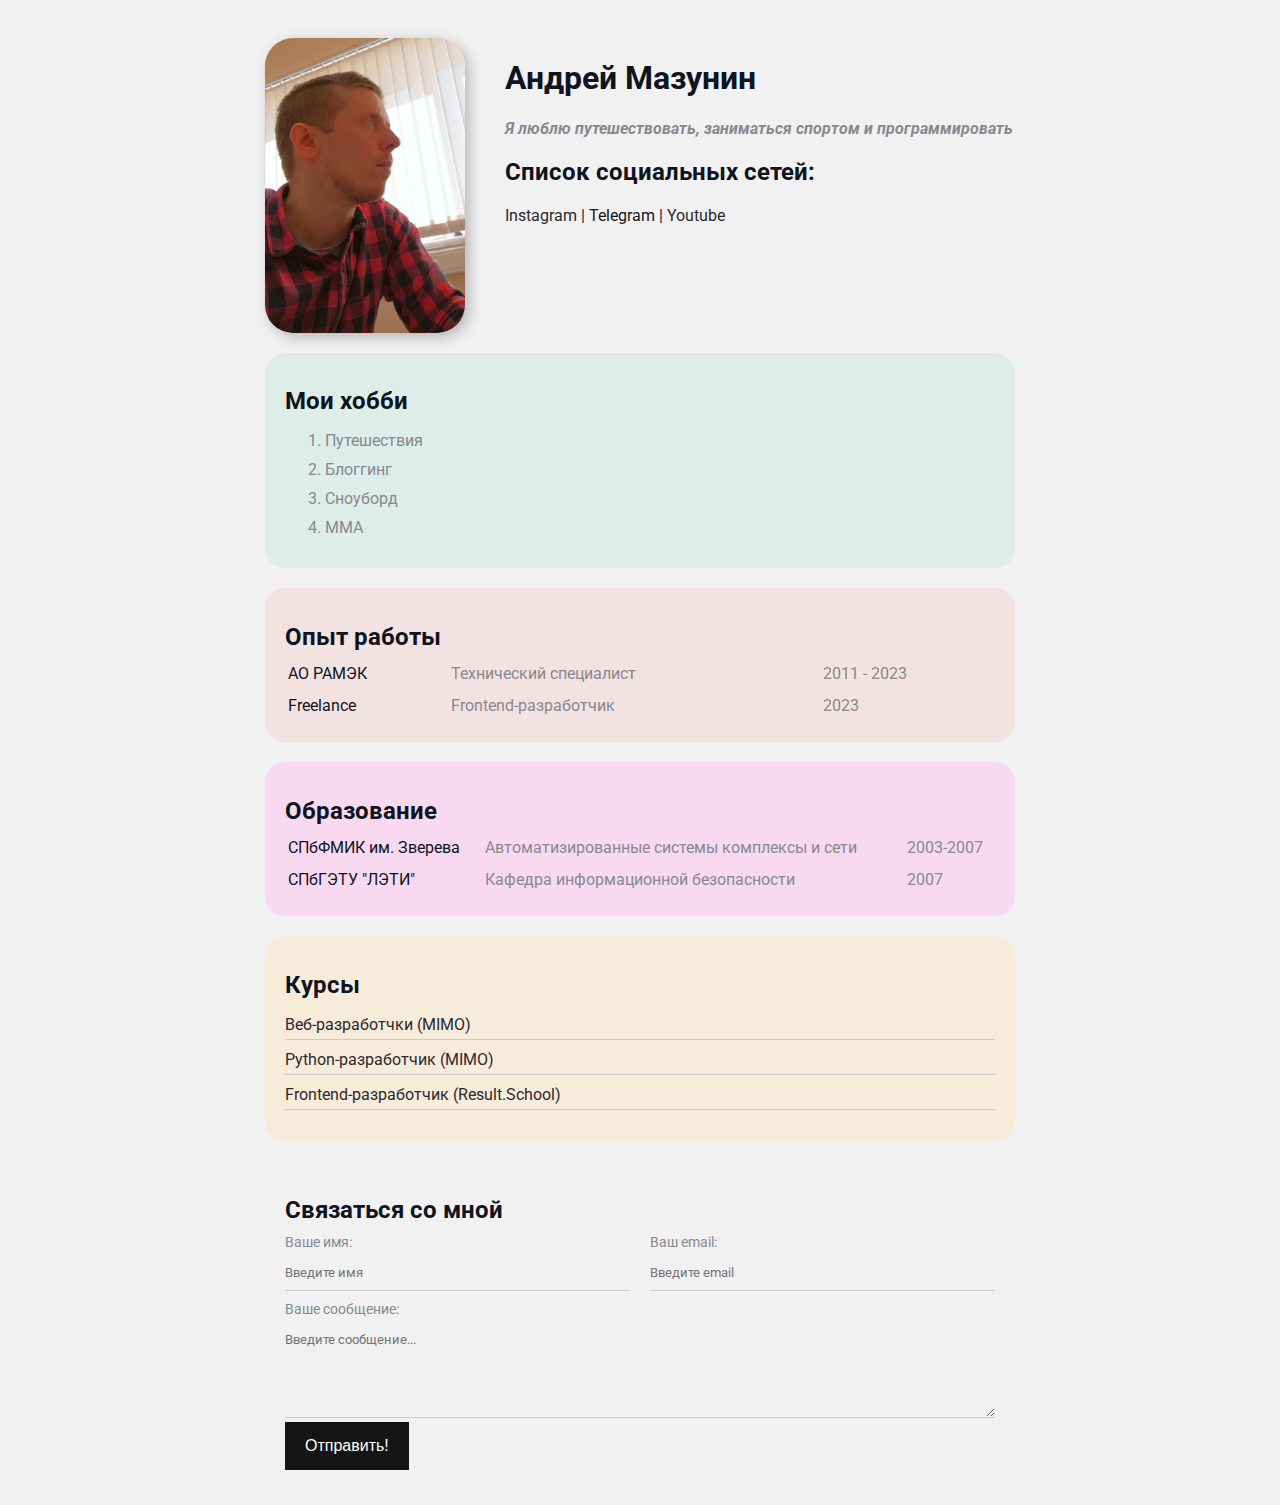
==== resume.html @ 9ff6eef4 "add site" ====
<!DOCTYPE html>
<html lang="en">
    <head>
        <meta charset="UTF-8">
        <meta http-equiv="X-UA-Compatible" content="IE=edge">
        <meta name="viewport" content="width=device-width, initial-scale=1.0">
        <meta name="keywords" content="html, course, css, tags">
        <meta name="description" content="Это базовый курс  по html">
        <link rel="stylesheet" href="styles.css">
        <title>HTML Course!</title>
    </head>
    <body>
        <div class="container">
            <div class="info">
                <img src="avatar.jpg" alt="avatar" class="avatar">
                <div class="info-text">
                    <h1>Андрей Мазунин</h1>
                    
                    <p>Я люблю <em>путешествовать, заниматься спортом и программировать</em></p>
                    
                    <h2>Список социальных сетей:</h2>
                    
                    <a href="" target="_blank">Instagram | </a>
                    <a href="https://t.me/alexxxm" target="_blank">Telegram | </a>
                    <a href="" target="_blank">Youtube</a> 
                </div>
            </div>

            <div class="card bg-green">
                <h2>Мои хобби</h2>
                <ol class="list">
                    <li>Путешествия</li>
                    <li>Блоггинг</li>
                    <li>Сноуборд</li>
                    <li>ММА</li>
                </ol>
            </div>

            <div class="card bg-red">
                <h2>Опыт работы</h2>
                <table class="table">
                    <!-- <thead>
                        <tr>
                            <th>Название</th>
                            <th>Должность</th>
                            <th>Год</th>
                        </tr>
                    </thead> -->
                    <tbody>
                        <tr>
                            <td>АО РАМЭК</td>
                            <td>Технический специалист</td>
                            <td>2011 - 2023</td>
                        </tr>
                        <tr>
                            <td>Freelance</td>
                            <td>Frontend-разработчик</td>
                            <td>2023</td>
                        </tr>
                    </tbody>
                </table>
                </div>

                <div class="card bg-blue">
                    <h2>Образование</h2>
                    <table class="table">
                        <tbody>
                            <tr>
                                <td>СПбФМИК им. Зверева</td>
                                <td>Автоматизированные системы комплексы и сети</td>
                                <td>2003-2007</td>
                            </tr>
                            <tr>
                                <td>СПбГЭТУ "ЛЭТИ"</td>
                                <td>Кафедра информационной безопасности</td>
                                <td>2007</td>
                            </tr>
                        </tbody>
                    </table>
                    </div>

                <div class="card bg-yellow">
                    <h2>Курсы</h2>
                    
                    <ul class="link-list">
                        <li>
                            <a href="">Веб-разработчки (MIMO)</a>
                        </li>
                        <li>
                            <a href="">Python-разработчик (MIMO)</a>
                        </li>
                        <li>
                            <a href="">Frontend-разработчик (Result.School)</a>
                        </li>
                    </ul>
                </div>

                <div class="card">
                    <form action="/" class="form"></form>
                        <h2>Связаться со мной</h2>

                        <div class="form-row">
                            <div class="form-group">
                                <label for="name">Ваше имя:</label>
                                <input type="text" id="name" placeholder="Введите имя">
                            </div>

                            <div class="form-group">
                                <label for="email">Ваш email:</label>
                                <input type="email" id="email" placeholder="Введите email">
                            </div>
                        </div>

                        <div class="form-group">
                            <label for="message">Ваше сообщение:</label>
                            <textarea id="message" cols="20" rows="5" placeholder="Введите сообщение..."></textarea>
                        </div>

                        <div>
                            <label for="submit"></label>
                            <input class="btn" type="submit" value="Отправить!">
                        </div>
                    </form>
            </div>
        </div>
    </body>
</html>
---- styles.css ----
@import url('https://fonts.googleapis.com/css2?family=Roboto&display=swap');

body {
    font-family: 'Roboto', sans-serif;
    font-size: 16px;
    font-weight: normal;
    background: #f1f1f1;
    color: #0f141e;
}

.container {
    max-width: 750px;
    margin: auto;
    padding-top: 30px;
}

.avatar {
    width: 200px;
    border-radius: 28px;
    box-shadow: 4px 4px 14px rgba(0, 0, 0, .25);
}

.info {
    margin-bottom: 20px;
    display: flex;
}

.info-text {
  margin-left: 40px;
}

.info-text p {
    font-style: italic;
    font-weight: bold;
    color: #86898f;
    margin: 0;
}

.info-text h4 {
    margin-bottom: 10px;
}

@media (max-width: 650px) {
  .info {
    display: block;
    text-align: center;
    margin-right: 50px;
  }

  .avatar {
    margin-left: 40px
  }


}

.card {
    border-radius: 20px;
    padding: 15px 20px;
    margin-bottom: 20px;
}

.card h2 {
    margin-bottom: 10px;
}

.bg-yellow {
    background-color: rgb(247, 236, 218);
}

.bg-red {
    background-color: rgb(243, 226, 226);
}

.bg-blue {
  background-color: rgb(248, 217, 240);
}

.bg-green {
    
    background-color: rgb(221, 238, 233);
}

/* Общий стиль для всех ссылок */
a {
    color: rgb(23, 23, 24);
    text-decoration: none;
  }
  
  /* Стиль для активных ссылок */
  a:active {
    color: rgb(59, 6, 202);
  }
  
  /* Стиль для ссылок с наведенным курсором */
  a:hover {
    text-decoration: underline;
  }
  
  /* Стиль для посещенных ссылок */
  a:visited {
    color: rgb(43, 42, 48);
  }
  
  /* Общий стиль для всех кнопок */
  .btn {
    background-color: rgb(21, 21, 24);
    color: white;
    border: none;
    padding: 15px 20px;
    font-size: inherit;
    cursor: pointer;
  }
  
  /* Стиль для кнопок с наведенным курсором */
  .btn:hover {
    opacity: 0.8;
  }

  .list li {
    color: #86898f;
    margin-bottom: 10px;
  }

  .link-list {
    list-style: none;
    padding: 0;
  }

  .link-list li{
    margin-bottom: 10px;
    border-bottom: 1px solid #ccc;
    padding-bottom: 5px;
  }

  .table {
    width: 100%;
  }

  .table td {
   padding-bottom: 10px;
  }
  
  .table td:nth-child(2), 
  .table td:nth-child(3) {
    color: #86898f;
  }

  .form h2 {
    text-align: center;
  }

  .form-row {
    margin-bottom: 10px;
    display: flex;
  }

  .form-row .form-group {
    /* display: inline-block; */
    margin-right: 20px;
    width: 50%;
    /* width: 46%; */
    /* width: calc(50% - 20px); */
  }

  .form-row .form-group:last-child {
    margin-right: 0;
  }

  @media (max-width: 650px) {
    .form-row {
      display: block;
    }

    .form-row .form-group {
      width: 100%;
      margin-right: 0;
      margin-bottom: 10px;
    }
  }

  .form-group label {
    display: block;
    font-size: 14px;
    color: #86898f;
  }

  .form-group input,
  .form-group textarea {
    width: 100%;
    box-sizing: border-box;
    border: none;
    background: transparent;
    border-bottom: 1px solid #ccc;
    color: #000;
    padding: 15px 0 10px;
    outline: none;
    font-family: inherit;
  }
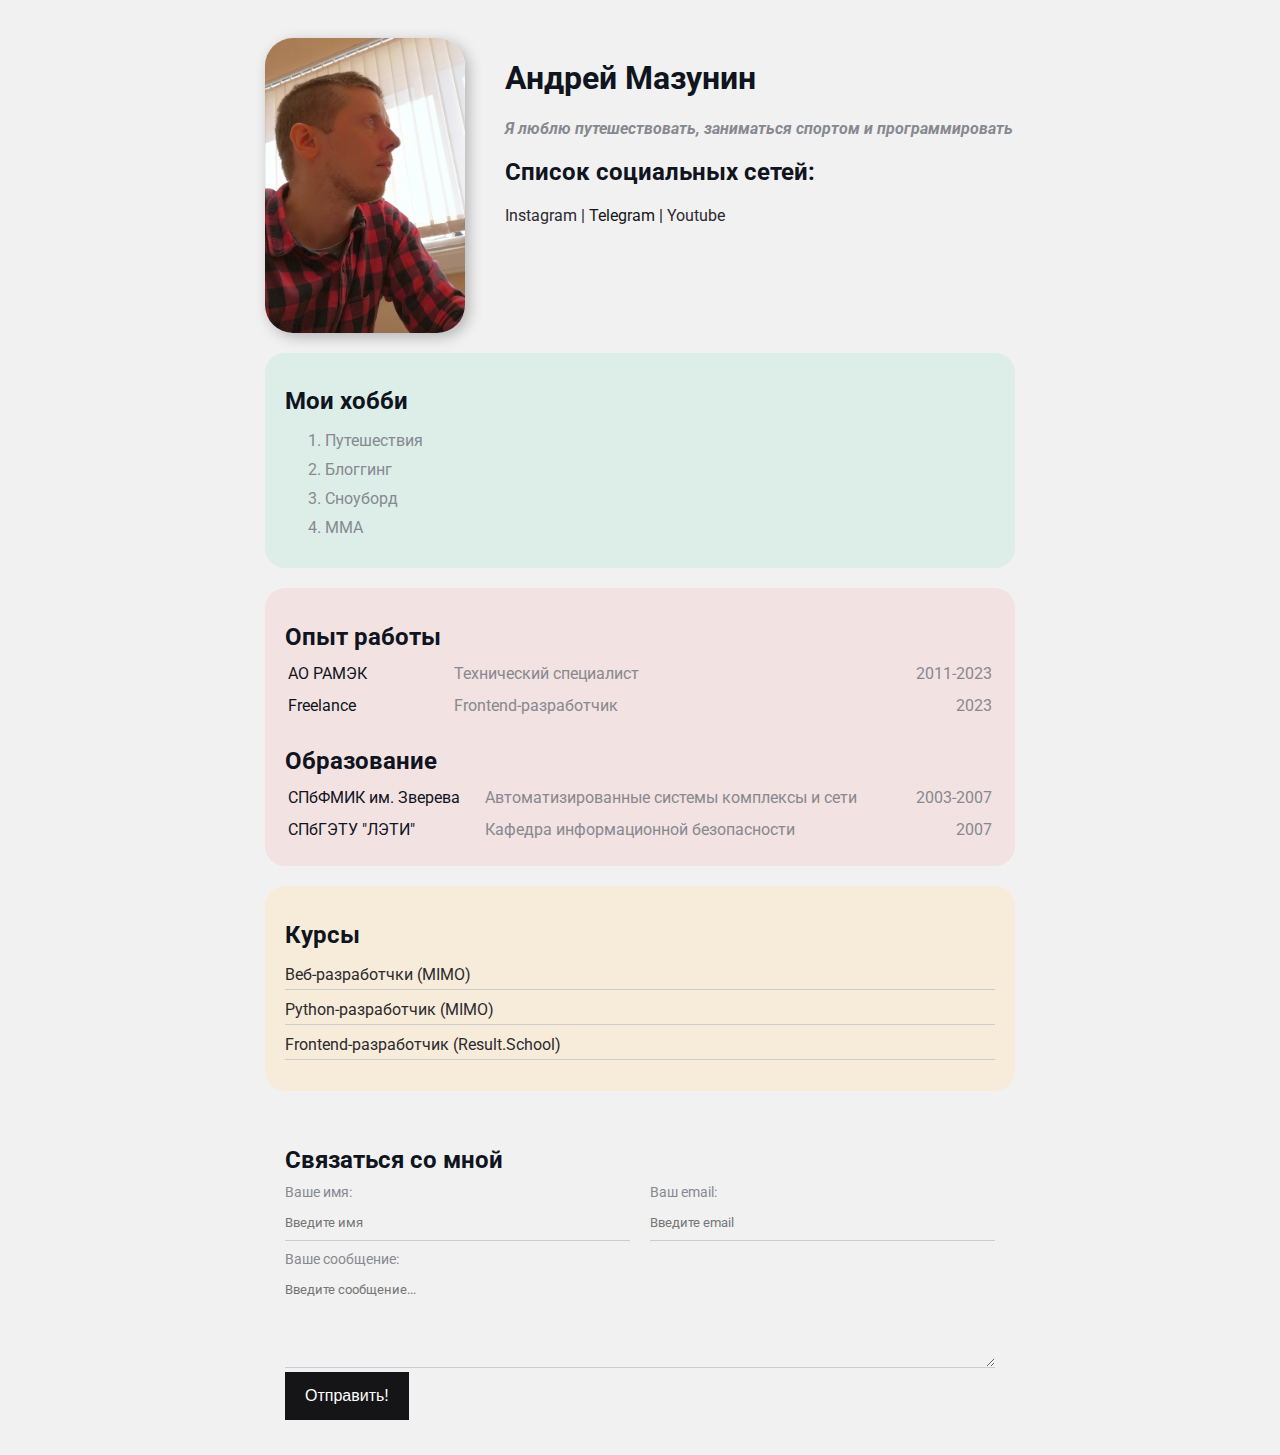
==== commit e5b0ec39: "add new update site" ====
--- a/resume.html
+++ b/resume.html
@@ -1,127 +1,124 @@
-<!DOCTYPE html>
-<html lang="en">
-    <head>
-        <meta charset="UTF-8">
-        <meta http-equiv="X-UA-Compatible" content="IE=edge">
-        <meta name="viewport" content="width=device-width, initial-scale=1.0">
-        <meta name="keywords" content="html, course, css, tags">
-        <meta name="description" content="Это базовый курс  по html">
-        <link rel="stylesheet" href="styles.css">
-        <title>HTML Course!</title>
-    </head>
-    <body>
-        <div class="container">
-            <div class="info">
-                <img src="avatar.jpg" alt="avatar" class="avatar">
-                <div class="info-text">
-                    <h1>Андрей Мазунин</h1>
-                    
-                    <p>Я люблю <em>путешествовать, заниматься спортом и программировать</em></p>
-                    
-                    <h2>Список социальных сетей:</h2>
-                    
-                    <a href="" target="_blank">Instagram | </a>
-                    <a href="https://t.me/alexxxm" target="_blank">Telegram | </a>
-                    <a href="" target="_blank">Youtube</a> 
-                </div>
-            </div>
-
-            <div class="card bg-green">
-                <h2>Мои хобби</h2>
-                <ol class="list">
-                    <li>Путешествия</li>
-                    <li>Блоггинг</li>
-                    <li>Сноуборд</li>
-                    <li>ММА</li>
-                </ol>
-            </div>
-
-            <div class="card bg-red">
-                <h2>Опыт работы</h2>
-                <table class="table">
-                    <!-- <thead>
-                        <tr>
-                            <th>Название</th>
-                            <th>Должность</th>
-                            <th>Год</th>
-                        </tr>
-                    </thead> -->
-                    <tbody>
-                        <tr>
-                            <td>АО РАМЭК</td>
-                            <td>Технический специалист</td>
-                            <td>2011 - 2023</td>
-                        </tr>
-                        <tr>
-                            <td>Freelance</td>
-                            <td>Frontend-разработчик</td>
-                            <td>2023</td>
-                        </tr>
-                    </tbody>
-                </table>
-                </div>
-
-                <div class="card bg-blue">
-                    <h2>Образование</h2>
-                    <table class="table">
-                        <tbody>
-                            <tr>
-                                <td>СПбФМИК им. Зверева</td>
-                                <td>Автоматизированные системы комплексы и сети</td>
-                                <td>2003-2007</td>
-                            </tr>
-                            <tr>
-                                <td>СПбГЭТУ "ЛЭТИ"</td>
-                                <td>Кафедра информационной безопасности</td>
-                                <td>2007</td>
-                            </tr>
-                        </tbody>
-                    </table>
-                    </div>
-
-                <div class="card bg-yellow">
-                    <h2>Курсы</h2>
-                    
-                    <ul class="link-list">
-                        <li>
-                            <a href="">Веб-разработчки (MIMO)</a>
-                        </li>
-                        <li>
-                            <a href="">Python-разработчик (MIMO)</a>
-                        </li>
-                        <li>
-                            <a href="">Frontend-разработчик (Result.School)</a>
-                        </li>
-                    </ul>
-                </div>
-
-                <div class="card">
-                    <form action="/" class="form"></form>
-                        <h2>Связаться со мной</h2>
-
-                        <div class="form-row">
-                            <div class="form-group">
-                                <label for="name">Ваше имя:</label>
-                                <input type="text" id="name" placeholder="Введите имя">
-                            </div>
-
-                            <div class="form-group">
-                                <label for="email">Ваш email:</label>
-                                <input type="email" id="email" placeholder="Введите email">
-                            </div>
-                        </div>
-
-                        <div class="form-group">
-                            <label for="message">Ваше сообщение:</label>
-                            <textarea id="message" cols="20" rows="5" placeholder="Введите сообщение..."></textarea>
-                        </div>
-
-                        <div>
-                            <label for="submit"></label>
-                            <input class="btn" type="submit" value="Отправить!">
-                        </div>
-                    </form>
-            </div>
-        </div>
-    </body>
+<!DOCTYPE html>
+<html lang="en">
+    <head>
+        <meta charset="UTF-8">
+        <meta http-equiv="X-UA-Compatible" content="IE=edge">
+        <meta name="viewport" content="width=device-width, initial-scale=1.0">
+        <meta name="keywords" content="html, course, css, tags">
+        <meta name="description" content="Это базовый курс  по html">
+        <link rel="stylesheet" href="styles.css">
+        <title>HTML Course!</title>
+    </head>
+    <body>
+        <div class="container">
+            <div class="info">
+                <img src="avatar.jpg" alt="avatar" class="avatar">
+                <div class="info-text">
+                    <h1>Андрей Мазунин</h1>
+                    
+                    <p>Я люблю <em>путешествовать, заниматься спортом и программировать</em></p>
+                    
+                    <h2>Список социальных сетей:</h2>
+                    
+                    <a href="" target="_blank">Instagram | </a>
+                    <a href="https://t.me/alexxxm" target="_blank">Telegram | </a>
+                    <a href="" target="_blank">Youtube</a> 
+                </div>
+            </div>
+
+            <div class="card bg-green">
+                <h2>Мои хобби</h2>
+                <ol class="list">
+                    <li>Путешествия</li>
+                    <li>Блоггинг</li>
+                    <li>Сноуборд</li>
+                    <li>ММА</li>
+                </ol>
+            </div>
+
+            <div class="card bg-red">
+                <h2>Опыт работы</h2>
+                <table class="table">
+                    <!-- <thead>
+                        <tr>
+                            <th>Название</th>
+                            <th>Должность</th>
+                            <th>Год</th>
+                        </tr>
+                    </thead> -->
+                    <tbody>
+                        <tr>
+                            <td>АО РАМЭК</td>
+                            <td class="text-pro">Технический специалист</td>
+                            <td class="text-data">2011-2023</td>
+                        </tr>
+                        <tr>
+                            <td>Freelance</td>
+                            <td class="text-pro">Frontend-разработчик</td>
+                            <td class="text-data">2023</td>
+                        </tr>
+                    </tbody>
+                </table>
+                <h2>Образование</h2>
+                <table class="table">
+                    <tbody>
+                        <tr>
+                            <td>СПбФМИК им. Зверева</td>
+                            <td class="text-pro">Автоматизированные системы комплексы и сети</td>
+                            <td class="text-data">2003-2007</td>
+                        </tr>
+                        <tr>
+                            <td>СПбГЭТУ "ЛЭТИ"</td>
+                            <td class="text-pro">Кафедра информационной безопасности</td>
+                            <td class="text-data">2007</td>
+                        </tr>
+                    </tbody>
+                </table>
+                </div>
+
+                <div class="card bg-yellow">
+                    <h2>Курсы</h2>
+                    
+                    <ul class="link-list">
+                        <li>
+                            <a href="">Веб-разработчки (MIMO)</a>
+                        </li>
+                        <li>
+                            <a href="">Python-разработчик (MIMO)</a>
+                        </li>
+                        <li>
+                            <a href="">Frontend-разработчик (Result.School)</a>
+                        </li>
+                    </ul>
+                </div>
+
+                <div class="card">
+                    <form action="/" class="form"></form>
+                        <h2>Связаться со мной</h2>
+
+                        <div class="form-row">
+                            <div class="form-group">
+                                <label for="name">Ваше имя:</label>
+                                <input type="text" id="name" placeholder="Введите имя">
+                            </div>
+
+                            <div class="form-group">
+                                <label for="email">Ваш email:</label>
+                                <input type="email" id="email" placeholder="Введите email">
+                            </div>
+                        </div>
+
+                        <div class="form-group">
+                            <label for="message">Ваше сообщение:</label>
+                            <textarea id="message" cols="20" rows="5" placeholder="Введите сообщение..."></textarea>
+                        </div>
+
+                        <div>
+                            <label for="submit"></label>
+                            <input class="btn" type="submit" value="Отправить!">
+                        </div>
+                    </form>
+            </div>
+        </div>
+    </body>
 </html>--- a/styles.css
+++ b/styles.css
@@ -1,202 +1,208 @@
-@import url('https://fonts.googleapis.com/css2?family=Roboto&display=swap');
-
-body {
-    font-family: 'Roboto', sans-serif;
-    font-size: 16px;
-    font-weight: normal;
-    background: #f1f1f1;
-    color: #0f141e;
-}
-
-.container {
-    max-width: 750px;
-    margin: auto;
-    padding-top: 30px;
-}
-
-.avatar {
-    width: 200px;
-    border-radius: 28px;
-    box-shadow: 4px 4px 14px rgba(0, 0, 0, .25);
-}
-
-.info {
-    margin-bottom: 20px;
-    display: flex;
-}
-
-.info-text {
-  margin-left: 40px;
-}
-
-.info-text p {
-    font-style: italic;
-    font-weight: bold;
-    color: #86898f;
-    margin: 0;
-}
-
-.info-text h4 {
-    margin-bottom: 10px;
-}
-
-@media (max-width: 650px) {
-  .info {
-    display: block;
-    text-align: center;
-    margin-right: 50px;
-  }
-
-  .avatar {
-    margin-left: 40px
-  }
-
-
-}
-
-.card {
-    border-radius: 20px;
-    padding: 15px 20px;
-    margin-bottom: 20px;
-}
-
-.card h2 {
-    margin-bottom: 10px;
-}
-
-.bg-yellow {
-    background-color: rgb(247, 236, 218);
-}
-
-.bg-red {
-    background-color: rgb(243, 226, 226);
-}
-
-.bg-blue {
-  background-color: rgb(248, 217, 240);
-}
-
-.bg-green {
-    
-    background-color: rgb(221, 238, 233);
-}
-
-/* Общий стиль для всех ссылок */
-a {
-    color: rgb(23, 23, 24);
-    text-decoration: none;
-  }
-  
-  /* Стиль для активных ссылок */
-  a:active {
-    color: rgb(59, 6, 202);
-  }
-  
-  /* Стиль для ссылок с наведенным курсором */
-  a:hover {
-    text-decoration: underline;
-  }
-  
-  /* Стиль для посещенных ссылок */
-  a:visited {
-    color: rgb(43, 42, 48);
-  }
-  
-  /* Общий стиль для всех кнопок */
-  .btn {
-    background-color: rgb(21, 21, 24);
-    color: white;
-    border: none;
-    padding: 15px 20px;
-    font-size: inherit;
-    cursor: pointer;
-  }
-  
-  /* Стиль для кнопок с наведенным курсором */
-  .btn:hover {
-    opacity: 0.8;
-  }
-
-  .list li {
-    color: #86898f;
-    margin-bottom: 10px;
-  }
-
-  .link-list {
-    list-style: none;
-    padding: 0;
-  }
-
-  .link-list li{
-    margin-bottom: 10px;
-    border-bottom: 1px solid #ccc;
-    padding-bottom: 5px;
-  }
-
-  .table {
-    width: 100%;
-  }
-
-  .table td {
-   padding-bottom: 10px;
-  }
-  
-  .table td:nth-child(2), 
-  .table td:nth-child(3) {
-    color: #86898f;
-  }
-
-  .form h2 {
-    text-align: center;
-  }
-
-  .form-row {
-    margin-bottom: 10px;
-    display: flex;
-  }
-
-  .form-row .form-group {
-    /* display: inline-block; */
-    margin-right: 20px;
-    width: 50%;
-    /* width: 46%; */
-    /* width: calc(50% - 20px); */
-  }
-
-  .form-row .form-group:last-child {
-    margin-right: 0;
-  }
-
-  @media (max-width: 650px) {
-    .form-row {
-      display: block;
-    }
-
-    .form-row .form-group {
-      width: 100%;
-      margin-right: 0;
-      margin-bottom: 10px;
-    }
-  }
-
-  .form-group label {
-    display: block;
-    font-size: 14px;
-    color: #86898f;
-  }
-
-  .form-group input,
-  .form-group textarea {
-    width: 100%;
-    box-sizing: border-box;
-    border: none;
-    background: transparent;
-    border-bottom: 1px solid #ccc;
-    color: #000;
-    padding: 15px 0 10px;
-    outline: none;
-    font-family: inherit;
-  }
-
-
-
+@import url('https://fonts.googleapis.com/css2?family=Roboto&display=swap');
+
+body {
+    font-family: 'Roboto', sans-serif;
+    font-size: 16px;
+    font-weight: normal;
+    background: #f1f1f1;
+    color: #0f141e;
+}
+
+.container {
+    max-width: 750px;
+    margin: auto;
+    padding-top: 30px;
+}
+
+.avatar {
+    width: 200px;
+    border-radius: 28px;
+    box-shadow: 4px 4px 14px rgba(0, 0, 0, .25);
+}
+
+.info {
+    margin-bottom: 20px;
+    display: flex;
+}
+
+.info-text {
+  margin-left: 40px;
+}
+
+.info-text p {
+    font-style: italic;
+    font-weight: bold;
+    color: #86898f;
+    margin: 0;
+}
+
+.info-text h4 {
+    margin-bottom: 10px;
+}
+
+@media (max-width: 650px) {
+  .info {
+    display: block;
+    text-align: center;
+    margin-right: 50px;
+  }
+
+  .avatar {
+    margin-left: 40px
+  }
+
+
+}
+
+.card {
+    border-radius: 20px;
+    padding: 15px 20px;
+    margin-bottom: 20px;
+}
+
+.card h2 {
+    margin-bottom: 10px;
+}
+
+.bg-yellow {
+    background-color: rgb(247, 236, 218);
+}
+
+.bg-red {
+    background-color: rgb(243, 226, 226);
+}
+
+.bg-green {
+    
+    background-color: rgb(221, 238, 233);
+}
+
+/* Общий стиль для всех ссылок */
+a {
+    color: rgb(23, 23, 24);
+    text-decoration: none;
+  }
+  
+  /* Стиль для активных ссылок */
+  a:active {
+    color: rgb(64, 14, 202);
+  }
+  
+  /* Стиль для ссылок с наведенным курсором */
+  a:hover {
+    text-decoration: underline;
+  }
+  
+  /* Стиль для посещенных ссылок */
+  a:visited {
+    color: rgb(43, 42, 48);
+  }
+  
+  /* Общий стиль для всех кнопок */
+  .btn {
+    background-color: rgb(21, 21, 24);
+    color: white;
+    border: none;
+    padding: 15px 20px;
+    font-size: inherit;
+    cursor: pointer;
+  }
+  
+  /* Стиль для кнопок с наведенным курсором */
+  .btn:hover {
+    opacity: 0.8;
+  }
+
+  .list li {
+    color: #86898f;
+    margin-bottom: 10px;
+  }
+
+  .link-list {
+    list-style: none;
+    padding: 0;
+  }
+
+  .link-list li{
+    margin-bottom: 10px;
+    border-bottom: 1px solid #ccc;
+    padding-bottom: 5px;
+  }
+
+  .table {
+    width: 100%; /* or any other width */
+    margin: 0 auto;
+    display: flexbox;
+ }
+  .text-data {
+    text-align: end;
+  }
+
+
+  .table td {
+   padding-bottom: 10px;
+   
+  }
+
+
+
+  
+  .table td:nth-child(2), 
+  .table td:nth-child(3) {
+    color: #86898f;
+  }
+
+  .form h2 {
+    text-align: center;
+  }
+
+  .form-row {
+    margin-bottom: 10px;
+    display: flex;
+  }
+
+  .form-row .form-group {
+    /* display: inline-block; */
+    margin-right: 20px;
+    width: 50%;
+    /* width: 46%; */
+    /* width: calc(50% - 20px); */
+  }
+
+  .form-row .form-group:last-child {
+    margin-right: 0;
+  }
+
+  @media (max-width: 650px) {
+    .form-row {
+      display: block;
+    }
+
+    .form-row .form-group {
+      width: 100%;
+      margin-right: 0;
+      margin-bottom: 10px;
+    }
+  }
+
+  .form-group label {
+    display: block;
+    font-size: 14px;
+    color: #86898f;
+  }
+
+  .form-group input,
+  .form-group textarea {
+    width: 100%;
+    box-sizing: border-box;
+    border: none;
+    background: transparent;
+    border-bottom: 1px solid #ccc;
+    color: #000;
+    padding: 15px 0 10px;
+    outline: none;
+    font-family: inherit;
+  }
+
+
+
